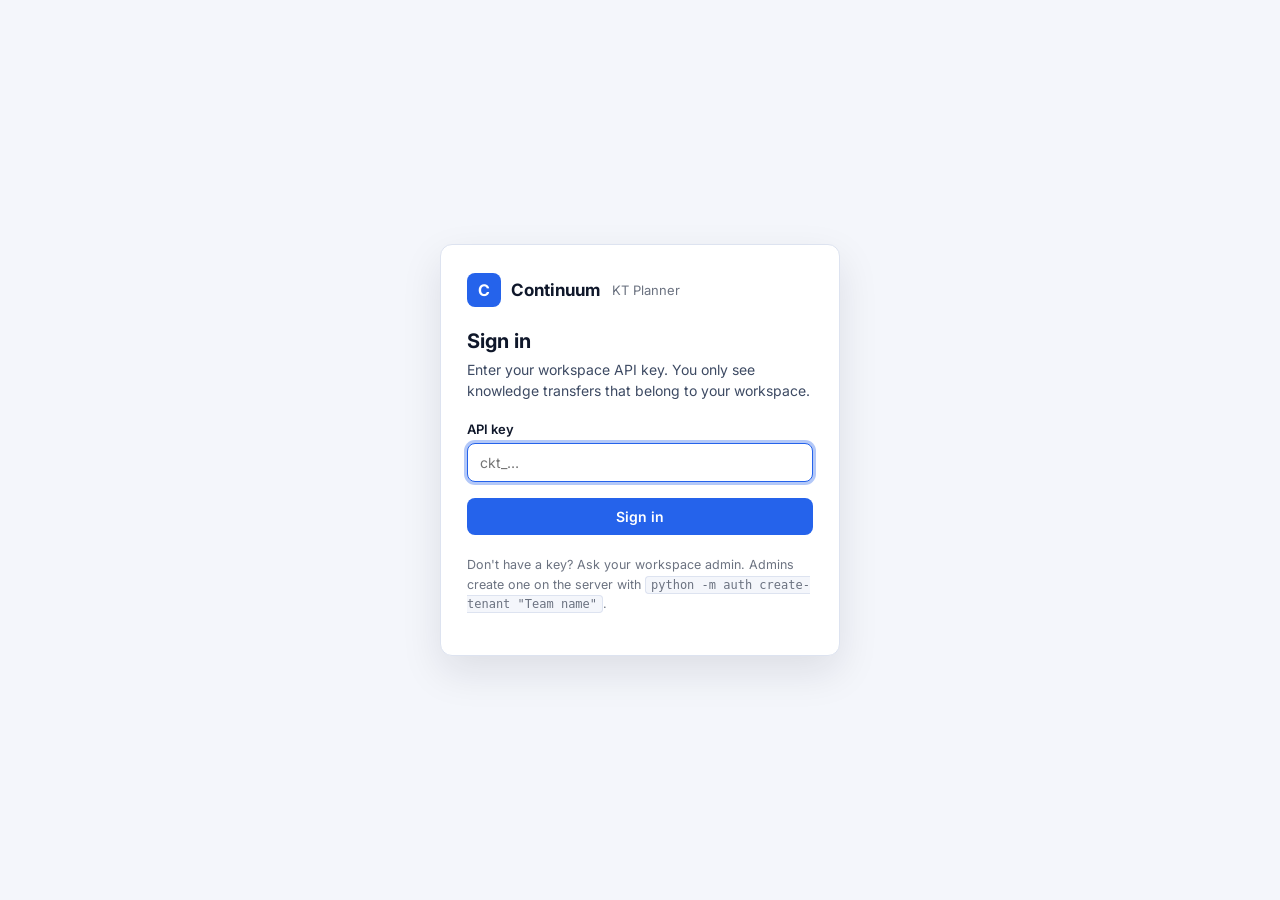
==== static/login.html @ 2a89896c "fixing the issue" ====
<!doctype html>
<html lang="en">
<head>
<meta charset="utf-8">
<meta name="viewport" content="width=device-width, initial-scale=1">
<title>Sign in · Continuum</title>
<link href="https://fonts.googleapis.com/css2?family=Inter:wght@400;500;600;700&display=swap" rel="stylesheet">
<style>
  :root{
    --bg:#f4f6fb; --surface:#ffffff; --border:#dde3f0; --text:#0f172a; --text2:#3d4a63; --text3:#6b7280;
    --blue:#2563eb; --blue-dk:#1d4ed8; --red:#b91c1c; --red-dim:#fee2e2; --focus:rgba(37,99,235,.35);
    color-scheme: light;
  }
  @media (prefers-color-scheme: dark){
    :root{ --bg:#0a0f1c; --surface:#111827; --border:#263248; --text:#e8ecf5; --text2:#b4bfd3; --text3:#8a96ab;
           --blue:#5b9bff; --blue-dk:#7fb1ff; --red:#f87171; --red-dim:rgba(248,113,113,.14); --focus:rgba(91,155,255,.4);
           color-scheme: dark; }
  }
  *{box-sizing:border-box}
  body{margin:0;min-height:100vh;display:grid;place-items:center;background:var(--bg);color:var(--text);
       font-family:Inter,system-ui,-apple-system,"Segoe UI",sans-serif;padding:24px 16px}
  .card{width:100%;max-width:400px;background:var(--surface);border:1px solid var(--border);border-radius:12px;
        padding:28px 26px;box-shadow:0 16px 40px rgba(15,23,42,.10)}
  .brand{display:flex;align-items:center;gap:10px;margin-bottom:22px}
  .logo{width:34px;height:34px;border-radius:8px;background:var(--blue);color:#fff;display:grid;place-items:center;font-weight:700}
  .brand b{font-size:17px} .brand span{color:var(--text3);font-size:13px;margin-left:2px}
  h1{font-size:20px;margin:0 0 6px} p.lead{margin:0 0 20px;color:var(--text2);font-size:14px;line-height:1.5}
  label{display:block;font-size:13px;font-weight:600;margin-bottom:6px}
  input{width:100%;padding:10px 12px;border:1px solid var(--border);border-radius:8px;background:var(--surface);
        color:var(--text);font:inherit;font-size:14px}
  input:focus{outline:none;border-color:var(--blue);box-shadow:0 0 0 3px var(--focus)}
  button{margin-top:16px;width:100%;padding:10px 12px;border:0;border-radius:8px;background:var(--blue);color:#fff;
         font:inherit;font-weight:600;font-size:14px;cursor:pointer}
  button:hover{background:var(--blue-dk)} button:disabled{opacity:.6;cursor:default}
  button:focus-visible{outline:none;box-shadow:0 0 0 3px var(--focus)}
  .error{display:none;margin-top:14px;padding:9px 12px;border-radius:8px;background:var(--red-dim);color:var(--red);font-size:13px}
  .help{margin-top:20px;font-size:12.5px;color:var(--text3);line-height:1.55}
  code{font-family:ui-monospace,Consolas,monospace;font-size:12px;background:var(--bg);border:1px solid var(--border);border-radius:4px;padding:1px 5px}
</style>
</head>
<body>
<main class="card">
  <div class="brand"><div class="logo">C</div><b>Continuum</b><span>KT Planner</span></div>
  <h1>Sign in</h1>
  <p class="lead">Enter your workspace API key. You only see knowledge transfers that belong to your workspace.</p>
  <form id="loginForm" autocomplete="off">
    <label for="apiKey">API key</label>
    <input id="apiKey" name="apiKey" type="password" placeholder="ckt_…" required autofocus spellcheck="false">
    <button id="submitBtn" type="submit">Sign in</button>
    <div class="error" id="error" role="alert"></div>
  </form>
  <p class="help">Don't have a key? Ask your workspace admin. Admins create one on the server with
    <code>python -m auth create-tenant "Team name"</code>.</p>
</main>
<script>
  const form = document.getElementById('loginForm');
  const input = document.getElementById('apiKey');
  const btn = document.getElementById('submitBtn');
  const err = document.getElementById('error');
  // Keys from the old in-browser storage are no longer used.
  try { localStorage.removeItem('kt-api-key'); } catch (e) {}
  form.addEventListener('submit', async (e) => {
    e.preventDefault();
    err.style.display = 'none';
    btn.disabled = true; btn.textContent = 'Signing in…';
    try {
      const resp = await fetch('/login', {
        method: 'POST', headers: {'Content-Type': 'application/json'},
        body: JSON.stringify({api_key: input.value.trim()}), credentials: 'same-origin',
      });
      if (resp.ok) { window.location.replace('/'); return; }
      const data = await resp.json().catch(() => ({}));
      err.textContent = data.detail || 'Sign-in failed. Check the key and try again.';
      err.style.display = 'block';
    } catch (ex) {
      err.textContent = 'Could not reach the server. Try again in a moment.';
      err.style.display = 'block';
    } finally {
      btn.disabled = false; btn.textContent = 'Sign in';
    }
  });
</script>
</body>
</html>
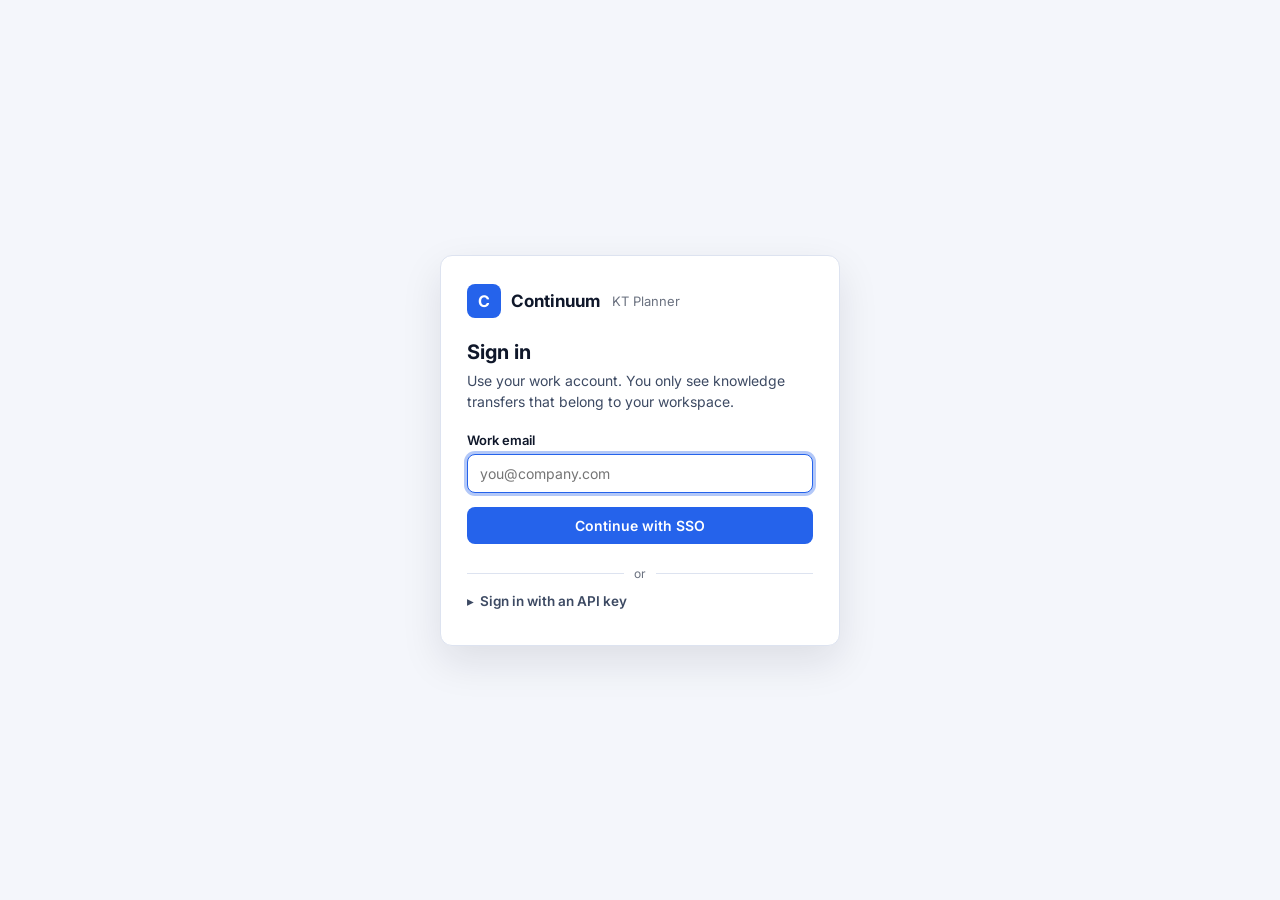
==== commit a580e713: "fixing the issue" ====
--- a/static/login.html
+++ b/static/login.html
@@ -29,12 +29,21 @@
   input{width:100%;padding:10px 12px;border:1px solid var(--border);border-radius:8px;background:var(--surface);
         color:var(--text);font:inherit;font-size:14px}
   input:focus{outline:none;border-color:var(--blue);box-shadow:0 0 0 3px var(--focus)}
-  button{margin-top:16px;width:100%;padding:10px 12px;border:0;border-radius:8px;background:var(--blue);color:#fff;
+  button{margin-top:14px;width:100%;padding:10px 12px;border:0;border-radius:8px;background:var(--blue);color:#fff;
          font:inherit;font-weight:600;font-size:14px;cursor:pointer}
   button:hover{background:var(--blue-dk)} button:disabled{opacity:.6;cursor:default}
-  button:focus-visible{outline:none;box-shadow:0 0 0 3px var(--focus)}
-  .error{display:none;margin-top:14px;padding:9px 12px;border-radius:8px;background:var(--red-dim);color:var(--red);font-size:13px}
-  .help{margin-top:20px;font-size:12.5px;color:var(--text3);line-height:1.55}
+  button:focus-visible,summary:focus-visible{outline:none;box-shadow:0 0 0 3px var(--focus)}
+  button.secondary{background:transparent;color:var(--blue);border:1px solid var(--border)}
+  button.secondary:hover{background:var(--bg)}
+  .error{display:none;margin-bottom:16px;padding:9px 12px;border-radius:8px;background:var(--red-dim);color:var(--red);
+         font-size:13px;line-height:1.45}
+  .divider{display:flex;align-items:center;gap:10px;margin:22px 0 4px;color:var(--text3);font-size:12px}
+  .divider::before,.divider::after{content:"";flex:1;height:1px;background:var(--border)}
+  details summary{cursor:pointer;list-style:none;font-size:13.5px;font-weight:600;color:var(--text2);padding:8px 0;border-radius:6px}
+  details summary::-webkit-details-marker{display:none}
+  details summary::before{content:"\25B8";display:inline-block;margin-right:6px;transition:transform .15s}
+  details[open] summary::before{transform:rotate(90deg)}
+  .help{margin-top:12px;font-size:12.5px;color:var(--text3);line-height:1.55}
   code{font-family:ui-monospace,Consolas,monospace;font-size:12px;background:var(--bg);border:1px solid var(--border);border-radius:4px;padding:1px 5px}
 </style>
 </head>
@@ -42,43 +51,83 @@
 <main class="card">
   <div class="brand"><div class="logo">C</div><b>Continuum</b><span>KT Planner</span></div>
   <h1>Sign in</h1>
-  <p class="lead">Enter your workspace API key. You only see knowledge transfers that belong to your workspace.</p>
-  <form id="loginForm" autocomplete="off">
-    <label for="apiKey">API key</label>
-    <input id="apiKey" name="apiKey" type="password" placeholder="ckt_…" required autofocus spellcheck="false">
-    <button id="submitBtn" type="submit">Sign in</button>
-    <div class="error" id="error" role="alert"></div>
+  <p class="lead">Use your work account. You only see knowledge transfers that belong to your workspace.</p>
+  <div class="error" id="error" role="alert"></div>
+
+  <form id="ssoForm" autocomplete="on">
+    <label for="email">Work email</label>
+    <input id="email" name="email" type="email" placeholder="you@company.com" required autofocus autocomplete="email" spellcheck="false">
+    <button id="ssoBtn" type="submit">Continue with SSO</button>
   </form>
-  <p class="help">Don't have a key? Ask your workspace admin. Admins create one on the server with
-    <code>python -m auth create-tenant "Team name"</code>.</p>
+
+  <div class="divider">or</div>
+
+  <details id="keyDetails">
+    <summary>Sign in with an API key</summary>
+    <form id="keyForm" autocomplete="off">
+      <label for="apiKey">API key</label>
+      <input id="apiKey" name="apiKey" type="password" placeholder="ckt_…" required spellcheck="false">
+      <button id="keyBtn" class="secondary" type="submit">Sign in with key</button>
+    </form>
+    <p class="help">For pilots and workspaces without single sign-on. Admins create keys on the server with
+      <code>python -m auth create-tenant "Team name"</code>.</p>
+  </details>
 </main>
 <script>
-  const form = document.getElementById('loginForm');
-  const input = document.getElementById('apiKey');
-  const btn = document.getElementById('submitBtn');
   const err = document.getElementById('error');
+  function showError(message){ err.textContent = message; err.style.display = 'block'; }
+
+  // The server sends only these codes back from a failed SSO sign-in.
+  const SSO_ERRORS = {
+    sso_unknown_domain: "No workspace signs in with single sign-on for that email domain. Check the address, or sign in with an API key.",
+    sso_failed: "Sign-in with your identity provider didn't complete. Try again. If it keeps failing, ask your workspace admin to check the SSO setup.",
+    sso_expired: "That sign-in expired or was started in another browser. Try again.",
+    sso_not_allowed: "Your account isn't allowed in this workspace. Ask your workspace admin to add you.",
+    sso_disabled: "Your access to this workspace has been turned off. Ask your workspace admin.",
+    sso_denied: "Your identity provider didn't allow the sign-in.",
+  };
+  const params = new URLSearchParams(location.search);
+  const code = params.get('sso_error');
+  if (code) showError(SSO_ERRORS[code] || SSO_ERRORS.sso_failed);
+  // Where to go after signing in: the page that was asked for (e.g. /?job=…).
+  params.delete('sso_error');
+  const next = '/' + (params.toString() ? '?' + params.toString() : '');
+  if (code) history.replaceState(null, '', next);
+
   // Keys from the old in-browser storage are no longer used.
   try { localStorage.removeItem('kt-api-key'); } catch (e) {}
-  form.addEventListener('submit', async (e) => {
+  try { const last = localStorage.getItem('kt-sso-email'); if (last) document.getElementById('email').value = last; } catch (e) {}
+
+  document.getElementById('ssoForm').addEventListener('submit', (e) => {
+    e.preventDefault();
+    const email = document.getElementById('email').value.trim();
+    try { localStorage.setItem('kt-sso-email', email); } catch (ex) {}
+    const btn = document.getElementById('ssoBtn');
+    btn.disabled = true; btn.textContent = 'Redirecting…';
+    location.assign('/sso/start?' + new URLSearchParams({email, next}).toString());
+  });
+
+  const keyForm = document.getElementById('keyForm');
+  const keyBtn = document.getElementById('keyBtn');
+  keyForm.addEventListener('submit', async (e) => {
     e.preventDefault();
     err.style.display = 'none';
-    btn.disabled = true; btn.textContent = 'Signing in…';
+    keyBtn.disabled = true; keyBtn.textContent = 'Signing in…';
     try {
       const resp = await fetch('/login', {
         method: 'POST', headers: {'Content-Type': 'application/json'},
-        body: JSON.stringify({api_key: input.value.trim()}), credentials: 'same-origin',
+        body: JSON.stringify({api_key: document.getElementById('apiKey').value.trim()}), credentials: 'same-origin',
       });
-      if (resp.ok) { window.location.replace('/'); return; }
+      if (resp.ok) { window.location.replace(next); return; }
       const data = await resp.json().catch(() => ({}));
-      err.textContent = data.detail || 'Sign-in failed. Check the key and try again.';
-      err.style.display = 'block';
+      showError(data.detail || 'Sign-in failed. Check the key and try again.');
     } catch (ex) {
-      err.textContent = 'Could not reach the server. Try again in a moment.';
-      err.style.display = 'block';
+      showError('Could not reach the server. Try again in a moment.');
     } finally {
-      btn.disabled = false; btn.textContent = 'Sign in';
+      keyBtn.disabled = false; keyBtn.textContent = 'Sign in with key';
     }
   });
+  if (params.get('key') === '1') document.getElementById('keyDetails').open = true;
 </script>
 </body>
 </html>
